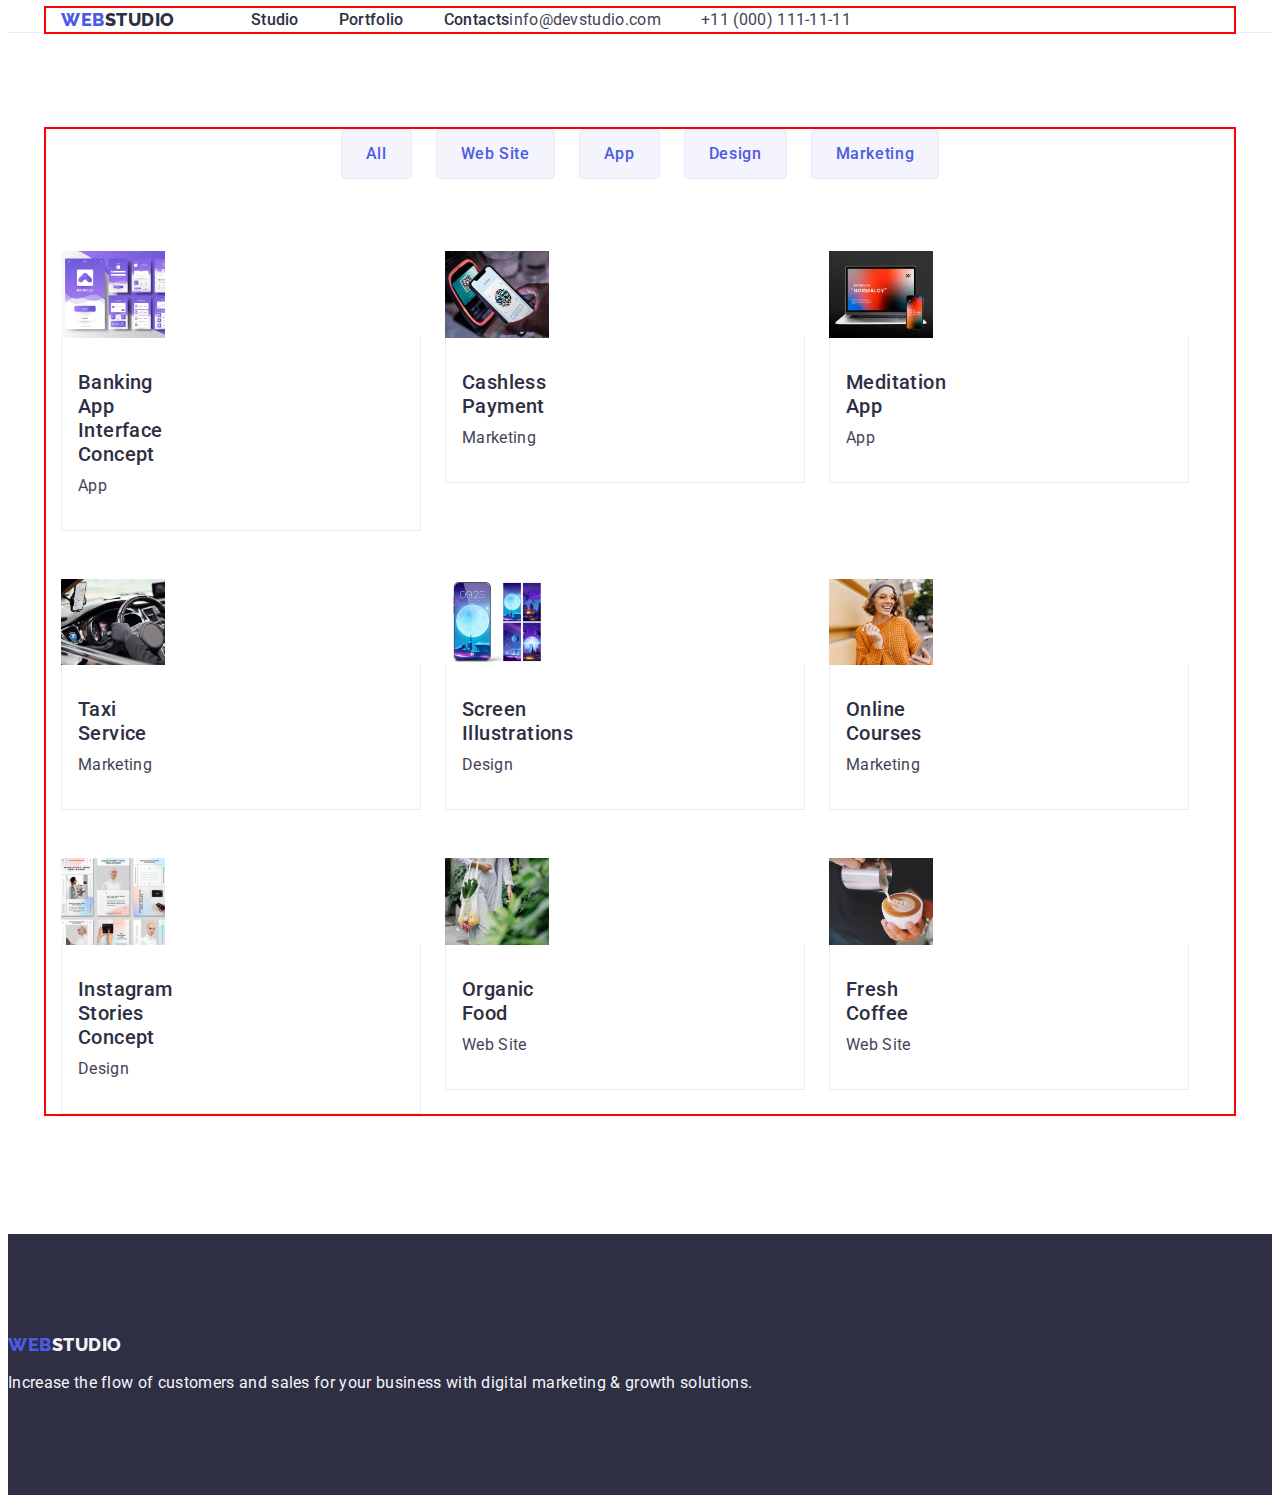
==== portfolio.html @ f22b21ec "21.31" ====
<!DOCTYPE html>
<html lang="en">
  <head>
    <meta charset="UTF-8" />
    <meta name="viewport" content="width=device-width, initial-scale=1.0" />
    <title>Portfolio</title>
    <link rel="preconnect" href="https://fonts.googleapis.com" />
    <link rel="preconnect" href="https://fonts.gstatic.com" crossorigin />
    <link
      href="https://fonts.googleapis.com/css2?family=Raleway:wght@800&family=Roboto:wght@400;500;700;900&display=swap"
      rel="stylesheet"
    />
    <link
      rel="stylesheet"
      href="https://cdnjs.cloudflare.com/ajax/libs/modern-normalize/2.0.0/modern-normalize.min.css"
      integrity="sha512-4xo8blKMVCiXpTaLzQSLSw3KFOVPWhm/TRtuPVc4WG6kUgjH6J03IBuG7JZPkcWMxJ5huwaBpOpnwYElP/m6wg=="
      crossorigin="anonymous"
      referrerpolicy="no-referrer"
    />
    <link rel="stylesheet" href="./css/style.css" />
  </head>
  <body>
    <header class="header">
      <div class="container-portfolio container">
        <nav class="header-navigation">
          <a class="header-logo link" href="./portfolio.html"
            >Web<span class="header-logo-color">Studio</span></a
          >
          <ul class="header-menu-list list">
            <li class="header-menu-item">
              <a class="header-menu-link link" href="./index.html">Studio</a>
            </li>
            <li class="header-menu-item">
              <a class="header-menu-link link" href="./portfolio.html"
                >Portfolio</a
              >
            </li>
            <li class="header-menu-item">
              <a class="header-menu-link link" href="">Contacts</a>
            </li>
          </ul>
        </nav>
        <address class="header-address">
          <ul class="header-address-list list">
            <li class="header-address-item">
              <a
                class="header-address-link link"
                href="mailto:info@devstudio.com"
                >info@devstudio.com</a
              >
            </li>
            <li class="header-address-item">
              <a class="header-address-link link" href="tel:+110001111111"
                >+11 (000) 111-11-11</a
              >
            </li>
          </ul>
        </address>
      </div>
    </header>
    <main>
      <section class="portfolio-main">
        <div class="container">
          <h1 class="visually-hidden">Structure</h1>
          <ul class="menu-list list">
            <li class="menu-item">
              <button type="button" class="menu-button">All</button>
            </li>
            <li class="menu-item">
              <button type="button" class="menu-button">Web Site</button>
            </li>
            <li class="menu-item">
              <button type="button" class="menu-button">App</button>
            </li>
            <li class="menu-item">
              <button type="button" class="menu-button">Design</button>
            </li>
            <li class="menu-item">
              <button type="button" class="menu-button">Marketing</button>
            </li>
          </ul>
          <ul class="structure-list list">
            <li class="structure-item">
              <a class="structure-link link" href=""
                ><img
                  src="./images/portfolio_1.jpg"
                  alt="banking"
                  width="360"
                  height="300"
                />
                <div class="structure-item-container">
                  <h2 class="structure-subtitle">
                    Banking App Interface Concept
                  </h2>
                  <p class="structure-text">App</p>
                </div>
              </a>
            </li>
            <li class="structure-item">
              <a class="structure-link link" href=""
                ><img
                  src="./images/portfolio_2.jpg"
                  alt="payment"
                  width="360"
                  height="300"
                />
                <div class="structure-item-container">
                  <h2 class="structure-subtitle">Cashless Payment</h2>
                  <p class="structure-text">Marketing</p>
                </div>
              </a>
            </li>
            <li class="structure-item">
              <a class="structure-link link" href=""
                ><img
                  src="./images/portfolio_3.jpg"
                  alt="Meditation App"
                  width="360"
                  height="300"
                />
                <div class="structure-item-container">
                  <h2 class="structure-subtitle">Meditation App</h2>
                  <p class="structure-text">App</p>
                </div></a
              >
            </li>
            <li class="structure-item">
              <a class="structure-link link" href="">
                <img
                  src="./images/portfolio_4.jpg"
                  alt="Taxi Service"
                  width="360"
                  height="300"
                />
                <div class="structure-item-container">
                  <h2 class="structure-subtitle">Taxi Service</h2>
                  <p class="structure-text">Marketing</p>
                </div></a
              >
            </li>
            <li class="structure-item">
              <a class="structure-link link" href="">
                <img
                  src="./images/portfolio_5.jpg"
                  alt="Screen Illustrations"
                  width="360"
                  height="300"
                />
                <div class="structure-item-container">
                  <h2 class="structure-subtitle">Screen Illustrations</h2>
                  <p class="structure-text">Design</p>
                </div></a
              >
            </li>
            <li class="structure-item">
              <a class="structure-link link" href="">
                <img
                  src="./images/portfolio_6.jpg"
                  alt="Online Courses"
                  width="360"
                  height="300"
                />
                <div class="structure-item-container">
                  <h2 class="structure-subtitle">Online Courses</h2>
                  <p class="structure-text">Marketing</p>
                </div></a
              >
            </li>
            <li class="structure-item">
              <a class="structure-link link" href="">
                <img
                  src="./images/portfolio_7.jpg"
                  alt="Instagram Stories Concept"
                  width="360"
                  height="300"
                />
                <div class="structure-item-container">
                  <h2 class="structure-subtitle">Instagram Stories Concept</h2>
                  <p class="structure-text">Design</p>
                </div></a
              >
            </li>
            <li class="structure-item">
              <a class="structure-link link" href="">
                <img
                  src="./images/portfolio_8.jpg"
                  alt="Organic Food"
                  width="360"
                  height="300"
                />
                <div class="structure-item-container">
                  <h2 class="structure-subtitle">Organic Food</h2>
                  <p class="structure-text">Web Site</p>
                </div></a
              >
            </li>
            <li class="structure-item">
              <a class="structure-link link" href="">
                <img
                  src="./images/portfolio_9.jpg"
                  alt="Fresh Coffee"
                  width="360"
                  height="300"
                />
                <div class="structure-item-container">
                  <h2 class="structure-subtitle">Fresh Coffee</h2>
                  <p class="structure-text">Web Site</p>
                </div></a
              >
            </li>
          </ul>
        </div>
      </section>
    </main>
    <footer class="footer">
      <a class="footer-logo link" href="./index.html"
        >Web<span class="footer-logo-color">Studio</span></a
      >
      <p class="footer-text">
        Increase the flow of customers and sales for your business with digital
        marketing & growth solutions.
      </p>
    </footer>
  </body>
</html>
---- css/style.css ----
:root {
  /* Fonts */
  --main-font: "Roboto", sans-serif;
  --accent-font: "Raleway", sans-serif;
  /* Colors */
  --main-cl: #434455;
  --accent-cl: #4d5ae5;
  --ocean-cl: #404bbf;
  --navy-blue-cl: #2e2f42;
  --green-cl: #31d0aa;
  --light-slate-cl: #8e8f99;
  --button-cl: #e7e9fc;
  --cloud-cl: #f4f4fd;
  --navy-blue-modal-cl: #2e2f42;
  --grey-cl: #2e2f42;
  --white-cl: #ffffff;
  --dairy-cl: #fcfcfc;
}

body {
  font-family: var(--main-font);
  background: #fff;
  color: var(--main-cl);
}

button {
  font-family: inherit;
  cursor: pointer;
}

.link {
  text-decoration: none;
  color: currentColor;
}
.list {
  list-style-type: none;
}

p,
h1,
h2,
h3,
h4,
h5,
h6 {
  margin-top: 0;
  margin-bottom: 0;
}

ul,
ol {
  margin: 0;
  padding: 0;
  list-style: none;
}

a {
  text-decoration: none;
}

img {
  display: block;
  max-width: 100%;
  height: auto;
}

.container {
  width: 100%;
  max-width: 1158px;
  padding-left: 15px;
  padding-right: 15px;
  margin: 0 auto;
  outline: 2px solid red;
}

/* -------------------------- */

.header {
  border-bottom: 1px solid #e7e9fc;
}

.header-container {
  display: flex;
}
.header-navigation {
  display: flex;
  align-items: center;
}

.header-logo {
  color: var(--accent-cl);
  font-family: "Raleway", sans-serif;
  font-size: 18px;
  font-weight: 800;
  line-height: 1.17;
  letter-spacing: 0.03em;
  text-transform: uppercase;
  margin-right: 76px;
}

.header-logo-color {
  color: var(--iris, #2e2f42);
}

.header-menu-link {
  color: var(--navyblue, #2e2f42);
  font-family: "Roboto";
  font-size: 16px;
  font-weight: 500;
  line-height: 1.5;
  letter-spacing: 0.02em;
  padding-top: 24px;
  padding-bottom: 24px;
}

.header-menu-link:hover,
.header-menu-link:focus {
  color: var(--ocean, #404bbf);
}
.header-menu-list {
  display: flex;
  gap: 40px;
}

.header-address {
  font-style: normal;
}
.header-address-link {
  color: var(--slate, #434455);
  font-family: "Roboto";
  font-size: 16px;
  font-weight: 400;
  line-height: 1.5; /* 150% */
  letter-spacing: 0.02em; /* 0.32px/16 */
}

.header-address-link:hover,
.header-address-link:focus {
  color: var(--ocean, #404bbf);
}

.header-address-list {
  display: flex;
  gap: 40px;
}
.hero {
  background-color: var(--navyblue, #2e2f42);
  padding: 188px 0 188px;
}

.hero-title {
  color: var(--white, #fff);
  font-size: 56px;
  font-weight: 700;
  line-height: 1.07; /* 107.143% */
  letter-spacing: 0.02em;
  text-align: center;
  max-width: 496px;
}

.hero-button {
  background: var(--accent-cl);
  color: var(--white, #fff);
  font-family: inherit;
  font-size: 16px;
  font-weight: 500;
  line-height: 1.5; /* 150% */
  letter-spacing: 0.04em; /* 0.64px/16 */
  cursor: pointer;
  display: block;
  min-width: 169px;
  height: 56px;
  border: none;
  border-radius: 4px;
}

.hero-button:hover,
.hero-button:focus {
  background: var(--ocean, #404bbf);
}

/*----------- peculiarities--------------- */

.peculiarities {
  padding: 120px 0;
}

.visually-hidden {
  position: absolute;
  width: 1px;
  height: 1px;
  margin: -1px;
  border: 0;
  padding: 0;
  white-space: nowrap;
  clip-path: inset(100%);
  clip: rect(0 0 0 0);
  overflow: hidden;
}

.peculiarities-list {
  display: flex;
  gap: 24px;
}

.peculiarities-item {
  width: calc((100% - 3 * 24px) / 4);
}

.peculiarities-name {
  color: var(--navyblue, #2e2f42);
  font-size: 20px;
  font-weight: 500;
  line-height: 1.2; /* 120% */
  letter-spacing: 0.02em;
  margin-bottom: 8px;
}
.peculiarities-text {
  color: var(--slate, #434455);
  font-size: 16px;
  font-weight: 400;
  line-height: 1.5; /* 150% */
  letter-spacing: 0.02em; /* 0.32px/16 */
}

/* -----products----------- */

.products {
  padding-bottom: 120px;
}

.products-title {
  color: var(--navyblue, #2e2f42);
  text-align: center;
  font-family: Roboto;
  font-size: 36px;
  font-weight: 700;
  line-height: 1.11; /* 111.111% */
  letter-spacing: 0.02em; /* 0.72px/36 */
  text-transform: capitalize;
  margin-bottom: 72px;
}

.products-list {
  display: flex;
  gap: 24px;
}

.products-item :first-child {
  width: calc((100% - 48px) / 3);
}

/* ----------team--------- */

.team {
  background: var(--cloud, #f4f4fd);
  padding-top: 120px;
  padding-bottom: 120px;
}
.team-title {
  color: var(--navyblue, #2e2f42);
  text-align: center;
  font-family: Roboto;
  font-size: 36px;
  font-weight: 700;
  line-height: 1.11; /* 111.111% */
  letter-spacing: 0.02em; /* 0.72px/36 */
  text-transform: capitalize;
  margin-bottom: 72px;
}
.team-list {
  display: flex;
  gap: 24px;
}
.team-list :first-child {
  width: calc((100% - 72px) / 4);
  border-radius: 0px 0px 4px 4px;
}

.team-item {
  background: var(--white, #fff);
}

.team-item-first {
  padding-top: 32px;
  padding-bottom: 32px;
}

.team-names {
  color: var(--navyblue, #2e2f42);
  font-size: 20px;
  font-weight: 500;
  line-height: 1.2; /* 120% */
  letter-spacing: 0.02em; /* 0.4px/20 */
  background: var(--white, #fff);
  text-align: center;
  margin-bottom: 8px;
}
.team-professions {
  color: var(--slate, #434455);
  font-size: 16px;
  font-weight: 400;
  line-height: 1.5; /* 150% */
  letter-spacing: 0.02em; /* 0.32px/16 */
  background: var(--white, #fff);
  text-align: center;
}

/* ----footer------- */

.footer {
  background: var(--navyblue, #2e2f42);
  padding-top: 100px;
  padding-bottom: 100px;
}
.footer-logo {
  color: var(--accent-cl);
  font-family: "Raleway", sans-serif;
  font-size: 18px;
  font-weight: 800;
  line-height: 1.17; /* 116.667% */
  letter-spacing: 0.03em; /* 0.54px/18 */
  text-transform: uppercase;
  display: inline-block;
  margin-bottom: 16px;
}

.footer-logo-color {
  color: var(--iris, #f4f4fd);
}
.footer-text {
  color: var(--cloud, #f4f4fd);
  font-size: 16px;
  font-weight: 400;
  line-height: 1.5; /* 150% */
  letter-spacing: 0.02em; /* 0.32px/16 */
}

/*-----------PORTFOLIO-------------------- */

.container-portfolio {
  display: flex;
}

.portfolio-main {
  padding-top: 96px;
  padding-bottom: 120px;
}
.menu-list {
  display: flex;
  justify-content: center;
  gap: 24px;
  margin-bottom: 72px;
}

.menu-button {
  background: var(--cloud, #f4f4fd);
  color: var(--accent-cl);
  /* text-align: center; */
  font-family: "Roboto", sans-serif;
  font-size: 16px;
  font-style: normal;
  font-weight: 500;
  line-height: 1.5; /* 150% */
  letter-spacing: 0.04em; /* 0.64px/16 */
  cursor: pointer;
  padding-top: 12px;
  padding-bottom: 12px;
  padding-left: 24px;
  padding-right: 24px;
  border: 1px solid var(--button-cl);
  border-radius: 4px;
}

.menu-button:hover,
.menu-button:focus {
  background: var(--ocean, #404bbf);
  color: var(--white, #fff);
  /* text-align: center; */
  font-family: "Roboto";
  font-size: 16px;
  font-style: normal;
  font-weight: 500;
  line-height: 1.5; /* 150% */
  letter-spacing: 0.04em; /* 0.64px/16 */
  border: 1px solid transparent;
}

/* ------Structure---------- */

.structure-list {
  display: flex;
  flex-wrap: wrap;
  column-gap: 24px;
  row-gap: 48px;
}
.structure-item :first-child {
  width: calc((100% - 48px) / 3);
}

.structure-item-container {
  padding: 32px 16px;
  border: 1px solid #e7e9fc;
  border-top: none;
}

.structure-subtitle {
  color: var(--navyblue, #2e2f42);
  font-size: 20px;
  font-weight: 500;
  line-height: 1.2; /* 120% */
  letter-spacing: 0.02em; /* 0.4px/20 */
  margin-bottom: 8px;
}
.structure-text {
  color: var(--slate, #434455);
  font-family: Roboto;
  font-size: 16px;
  font-weight: 400;
  line-height: 1.5; /* 150% */
  letter-spacing: 0.02em; /* 0.32px/16 */
}
/* .structure-link {
  text-decoration: none;
} */

/* ++++++++++++++++++++++++++ */
/* components styles */
/* ++++++++++++++++++++++++++++ */
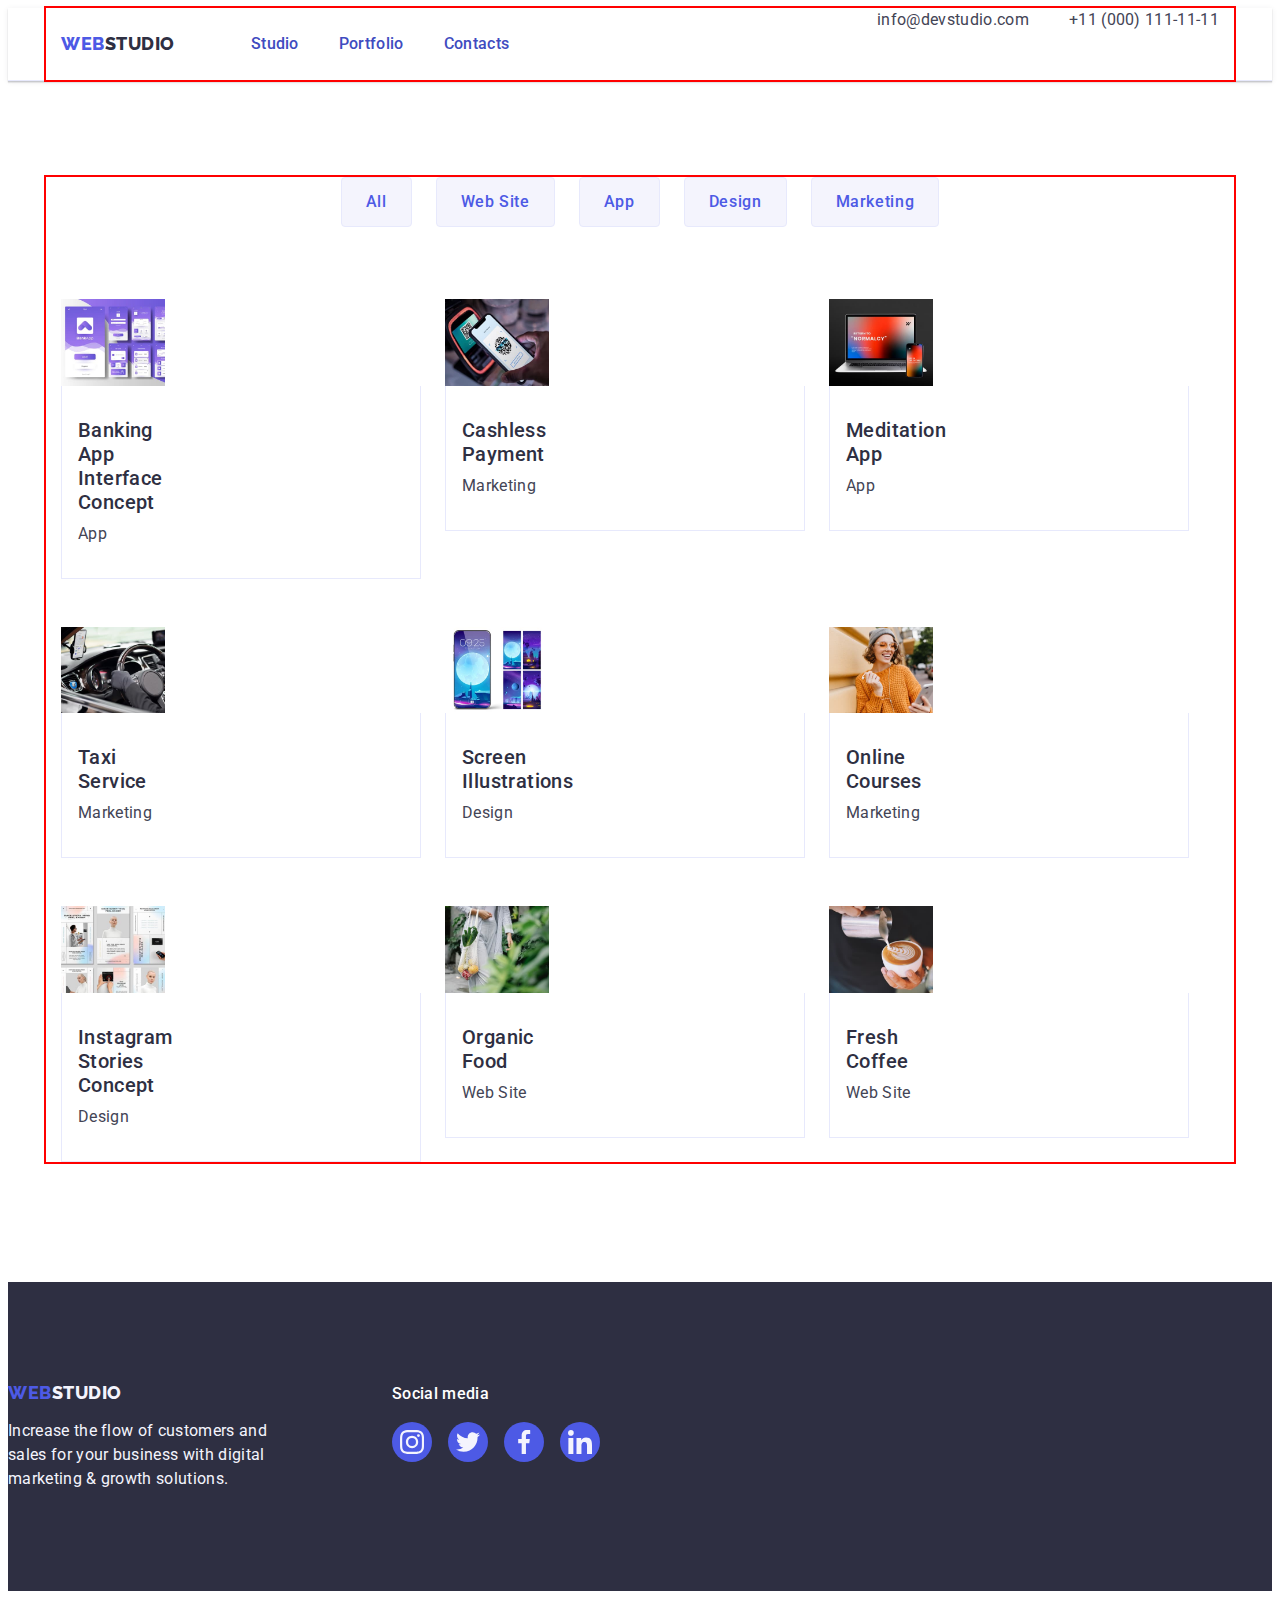
==== commit a7ce534d: "22.59" ====
--- a/portfolio.html
+++ b/portfolio.html
@@ -213,13 +213,50 @@
       </section>
     </main>
     <footer class="footer">
-      <a class="footer-logo link" href="./index.html"
-        >Web<span class="footer-logo-color">Studio</span></a
-      >
-      <p class="footer-text">
-        Increase the flow of customers and sales for your business with digital
-        marketing & growth solutions.
-      </p>
+      <div class="portfolio-footer">
+        <div class="portfolio-logo-paragraf">
+          <a class="footer-logo link" href="./index.html"
+            >Web<span class="footer-logo-color">Studio</span></a
+          >
+          <p class="footer-text">
+            Increase the flow of customers and sales for your business with
+            digital marketing & growth solutions.
+          </p>
+        </div>
+        <div class="footer-paragraf-icons">
+          <p class="footer-text-underlogo">Social media</p>
+          <ul class="footer-list list">
+            <li class="footer-item">
+              <a class="footer-social-link link" href=""
+                ><svg class="footer-icons" width="24" height="24">
+                  <use href="./images/icons.svg#icon-instagram"></use>
+                </svg>
+              </a>
+            </li>
+            <li class="footer-item">
+              <a class="footer-social-link link" href=""
+                ><svg class="footer-icons" width="24" height="24">
+                  <use href="./images/icons.svg#icon-twitter"></use>
+                </svg>
+              </a>
+            </li>
+            <li class="footer-item">
+              <a class="footer-social-link link" href=""
+                ><svg class="footer-icons" width="24" height="24">
+                  <use href="./images/icons.svg#icon-facebook"></use>
+                </svg>
+              </a>
+            </li>
+            <li class="footer-item">
+              <a class="footer-social-link link" href=""
+                ><svg class="footer-icons" width="24" height="24">
+                  <use href="./images/icons.svg#icon-linkedin"></use>
+                </svg>
+              </a>
+            </li>
+          </ul>
+        </div>
+      </div>
     </footer>
   </body>
 </html>
--- a/css/style.css
+++ b/css/style.css
@@ -77,10 +77,13 @@
 
 .header {
   border-bottom: 1px solid #e7e9fc;
+  box-shadow: 0px 2px 1px rgba(46, 47, 66, 0.08),
+    0px 1px 1px rgba(46, 47, 66, 0.16), 0px 1px 6px rgba(46, 47, 66, 0.08);
 }
 
 .header-container {
   display: flex;
+  align-items: center;
 }
 .header-navigation {
   display: flex;
@@ -103,6 +106,7 @@
 }
 
 .header-menu-link {
+  display: block;
   color: var(--navyblue, #2e2f42);
   font-family: "Roboto";
   font-size: 16px;
@@ -111,6 +115,19 @@
   letter-spacing: 0.02em;
   padding-top: 24px;
   padding-bottom: 24px;
+  position: relative;
+  color: var(--ocean-cl);
+  transition: color 250ms cubic-bezier(0.4, 0, 0.2, 1);
+}
+
+.header-menu-link::after {
+  content: "";
+  position: absolute;
+  left: 0;
+  bottom: -1px;
+  height: 4px;
+  background-color: #404bbf;
+  border-radius: 2px;
 }
 
 .header-menu-link:hover,
@@ -123,6 +140,7 @@
 }
 
 .header-address {
+  margin-left: auto;
   font-style: normal;
 }
 .header-address-link {
@@ -132,6 +150,7 @@
   font-weight: 400;
   line-height: 1.5; /* 150% */
   letter-spacing: 0.02em; /* 0.32px/16 */
+  transition: color 250ms cubic-bezier(0.4, 0, 0.2, 1);
 }
 
 .header-address-link:hover,
@@ -143,9 +162,23 @@
   display: flex;
   gap: 40px;
 }
+
+/* .header-address-item {
+} */
+
 .hero {
   background-color: var(--navyblue, #2e2f42);
   padding: 188px 0 188px;
+  background-image: linear-gradient(
+      rgba(46, 47, 66, 0.7),
+      rgba(46, 47, 66, 0.7)
+    ),
+    url(../images/hero-bg.jpg);
+  max-width: 1440px;
+  background-repeat: no-repeat;
+  background-position: center;
+  background-size: cover;
+  margin: 0 auto;
 }
 
 .hero-title {
@@ -156,9 +189,12 @@
   letter-spacing: 0.02em;
   text-align: center;
   max-width: 496px;
+  margin: 0 auto;
+  margin-bottom: 48px;
 }
 
 .hero-button {
+  margin: 0 auto;
   background: var(--accent-cl);
   color: var(--white, #fff);
   font-family: inherit;
@@ -172,6 +208,7 @@
   height: 56px;
   border: none;
   border-radius: 4px;
+  transition: background-color 250ms cubic-bezier(0.4, 0, 0.2, 1);
 }
 
 .hero-button:hover,
@@ -207,6 +244,16 @@
   width: calc((100% - 3 * 24px) / 4);
 }
 
+.peculiarities-icon-container {
+  display: flex;
+  align-items: center;
+  justify-content: center;
+  height: 112px;
+  background-color: #f4f4fd;
+  border-radius: 4px;
+  margin-bottom: 8px;
+}
+
 .peculiarities-name {
   color: var(--navyblue, #2e2f42);
   font-size: 20px;
@@ -246,7 +293,7 @@
   gap: 24px;
 }
 
-.products-item :first-child {
+.products-item {
   width: calc((100% - 48px) / 3);
 }
 
@@ -272,13 +319,13 @@
   display: flex;
   gap: 24px;
 }
-.team-list :first-child {
+
+.team-item {
+  background: var(--white, #fff);
   width: calc((100% - 72px) / 4);
   border-radius: 0px 0px 4px 4px;
-}
-
-.team-item {
-  background: var(--white, #fff);
+  box-shadow: 0px 1px 6px rgba(46, 47, 66, 0.08),
+    0px 1px 1px rgba(46, 47, 66, 0.16), 0px 2px 1px rgba(46, 47, 66, 0.08);
 }
 
 .team-item-first {
@@ -306,13 +353,104 @@
   text-align: center;
 }
 
-/* ----footer------- */
+.team-icons-list {
+  display: flex;
+  justify-content: center;
+  gap: 24px;
+}
+.team-icons-item {
+  width: 40px;
+  height: 40px;
+  transition: background-color 250ms cubic-bezier(0.4, 0, 0.2, 1);
+}
+.team-social-link {
+  height: 100%;
+  width: 100%;
+  background-color: var(--accent-cl);
+  border-radius: 50%;
+  display: flex;
+  align-items: center;
+  justify-content: center;
+}
+
+.team-social-link:hover,
+.team-social-link:focus {
+  background-color: #404bbf;
+}
+
+.team-icons {
+  fill: var(--cloud-cl);
+}
+
+/*#################### SECTION 5 #################*/
+
+.customers {
+  padding-top: 120px;
+  padding-bottom: 120px;
+}
+
+.customers-title {
+  font-size: 36px;
+  line-height: 1.11;
+  color: var(--navy-blue-cl);
+  margin-bottom: 72px;
+  text-align: center;
+  font-weight: 700;
+  letter-spacing: 0, 02em; /* 0.72px/36 */
+  text-transform: capitalize;
+}
+
+.customers-list {
+  display: flex;
+  gap: 24px;
+}
+
+.customers-item {
+  width: calc((100% - 120px) / 6);
+  height: 88px;
+}
+
+.customers-link {
+  width: 100%;
+  height: 100%;
+  border: 1px solid #8e8f99;
+  border-radius: 4px;
+  display: flex;
+  align-items: center;
+  justify-content: center;
+  color: var(--light-slate-cl);
+  transition: border-color 250ms cubic-bezier(0.4, 0, 0.2, 1),
+    color 250ms cubic-bezier(0.4, 0, 0.2, 1);
+}
+
+.customers-link:hover,
+.customers-link:focus {
+  border-color: #404bbf;
+  color: #404bbf;
+}
+
+.customers-icons {
+  flex-shrink: 0;
+  fill: currentColor;
+}
+
+/* ##################--FOOTER--################### */
 
 .footer {
   background: var(--navyblue, #2e2f42);
   padding-top: 100px;
   padding-bottom: 100px;
 }
+
+.footer-container {
+  display: flex;
+  align-items: baseline;
+}
+
+.footer-logo-paragraf {
+  margin-right: 120px;
+}
+
 .footer-logo {
   color: var(--accent-cl);
   font-family: "Raleway", sans-serif;
@@ -334,9 +472,49 @@
   font-weight: 400;
   line-height: 1.5; /* 150% */
   letter-spacing: 0.02em; /* 0.32px/16 */
-}
-
-/*-----------PORTFOLIO-------------------- */
+  max-width: 264px;
+}
+
+.footer-text-underlogo {
+  font-weight: 500;
+  font-size: 16px;
+  line-height: 1.5;
+  letter-spacing: 0.02em;
+  color: var(--white-cl);
+  margin-bottom: 16px;
+}
+
+.footer-list {
+  display: flex;
+  gap: 16px;
+}
+
+.footer-item {
+  width: 40px;
+  height: 40px;
+}
+
+.footer-social-link {
+  width: 100%;
+  height: 100%;
+  background-color: var(--accent-cl);
+  border-radius: 50%;
+  display: flex;
+  align-items: center;
+  justify-content: center;
+  transition: background-color 250ms cubic-bezier(0.4, 0, 0.2, 1);
+}
+
+.footer-social-link:hover,
+.footer-social-link:focus {
+  background-color: #31d0aa;
+}
+
+.footer-icons {
+  fill: var(--cloud-cl);
+}
+
+/*####################--PORTFOLIO--####################### */
 
 .container-portfolio {
   display: flex;
@@ -424,6 +602,15 @@
   text-decoration: none;
 } */
 
+.portfolio-footer {
+  display: flex;
+  align-items: baseline;
+}
+
+.portfolio-logo-paragraf {
+  margin-right: 120px;
+}
+
 /* ++++++++++++++++++++++++++ */
 /* components styles */
 /* ++++++++++++++++++++++++++++ */
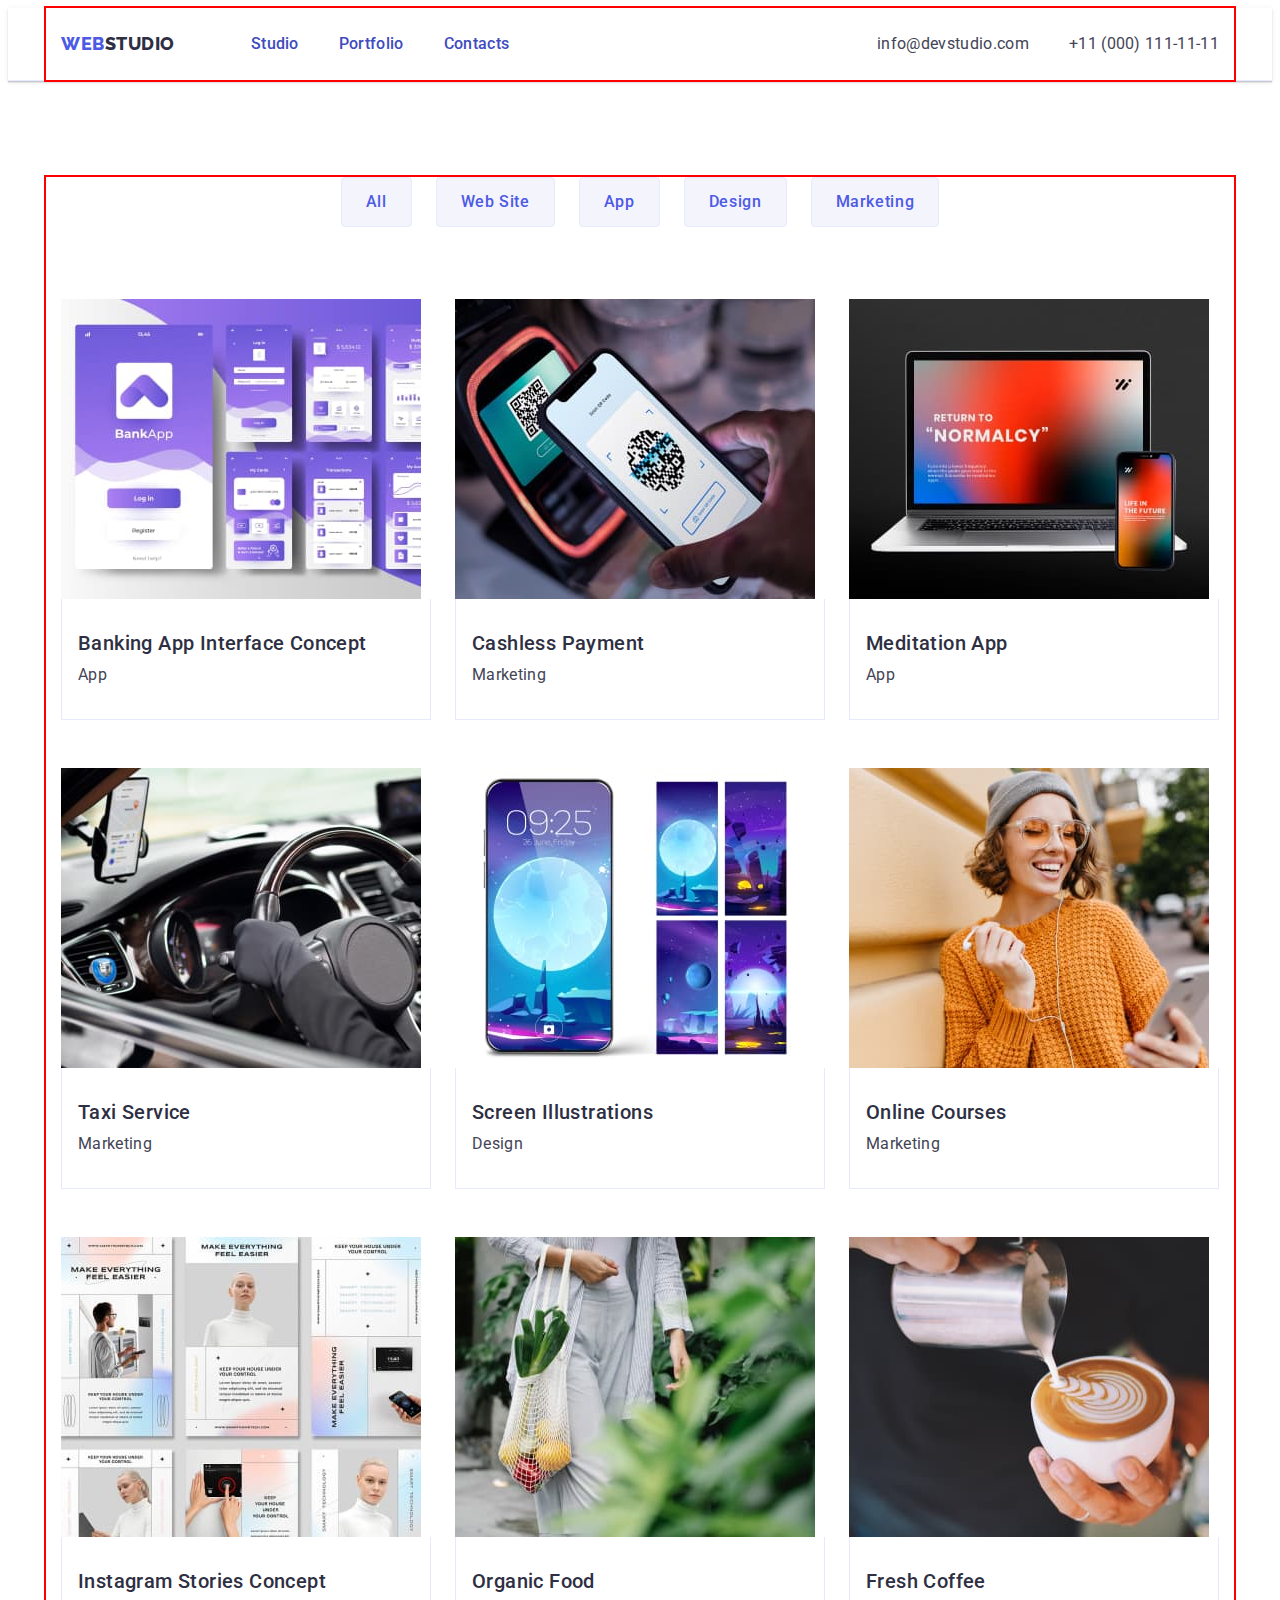
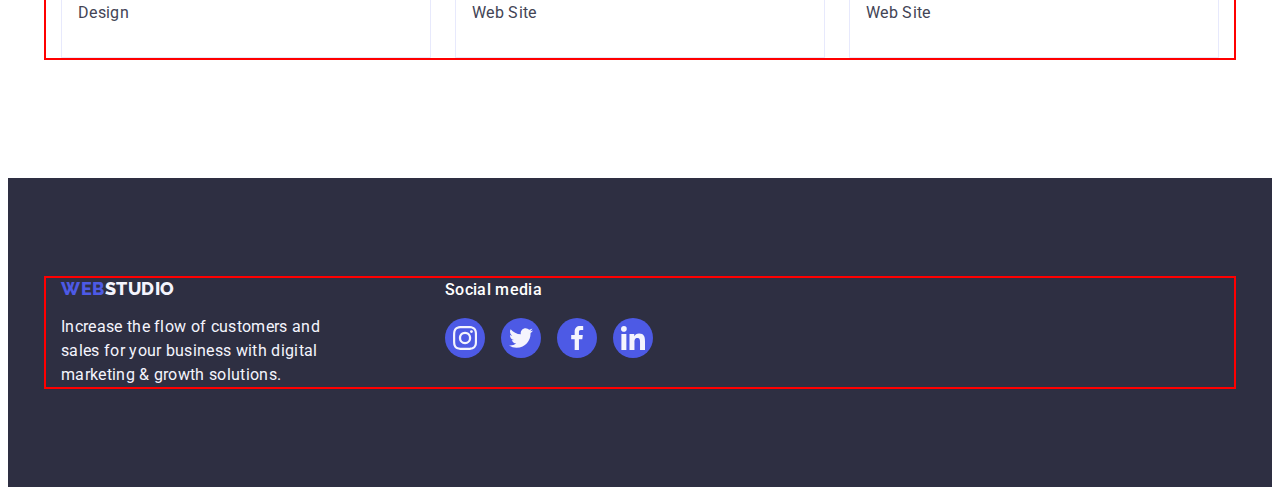
==== commit 59b8f281: "23.59" ====
--- a/portfolio.html
+++ b/portfolio.html
@@ -81,13 +81,20 @@
           </ul>
           <ul class="structure-list list">
             <li class="structure-item">
-              <a class="structure-link link" href=""
-                ><img
-                  src="./images/portfolio_1.jpg"
-                  alt="banking"
-                  width="360"
-                  height="300"
-                />
+              <a class="structure-link link" href="">
+                <div class="structure-picture-section">
+                  <p class="structure-picture-subscribe">
+                    14 Stylish and User-Friendly App Design Concepts · Task
+                    Manager App · Calorie Tracker App · Exotic Fruit Ecommerce
+                    App · Cloud Storage App
+                  </p>
+                  <img
+                    src="./images/portfolio_1.jpg"
+                    alt="banking"
+                    width="360"
+                    height="300"
+                  />
+                </div>
                 <div class="structure-item-container">
                   <h2 class="structure-subtitle">
                     Banking App Interface Concept
@@ -98,12 +105,19 @@
             </li>
             <li class="structure-item">
               <a class="structure-link link" href=""
-                ><img
-                  src="./images/portfolio_2.jpg"
-                  alt="payment"
-                  width="360"
-                  height="300"
-                />
+                ><div class="structure-picture-section">
+                  <p class="structure-picture-subscribe">
+                    14 Stylish and User-Friendly App Design Concepts · Task
+                    Manager App · Calorie Tracker App · Exotic Fruit Ecommerce
+                    App · Cloud Storage App
+                  </p>
+                  <img
+                    src="./images/portfolio_2.jpg"
+                    alt="payment"
+                    width="360"
+                    height="300"
+                  />
+                </div>
                 <div class="structure-item-container">
                   <h2 class="structure-subtitle">Cashless Payment</h2>
                   <p class="structure-text">Marketing</p>
@@ -112,12 +126,19 @@
             </li>
             <li class="structure-item">
               <a class="structure-link link" href=""
-                ><img
-                  src="./images/portfolio_3.jpg"
-                  alt="Meditation App"
-                  width="360"
-                  height="300"
-                />
+                ><div class="structure-picture-section">
+                  <p class="structure-picture-subscribe">
+                    14 Stylish and User-Friendly App Design Concepts · Task
+                    Manager App · Calorie Tracker App · Exotic Fruit Ecommerce
+                    App · Cloud Storage App
+                  </p>
+                  <img
+                    src="./images/portfolio_3.jpg"
+                    alt="Meditation App"
+                    width="360"
+                    height="300"
+                  />
+                </div>
                 <div class="structure-item-container">
                   <h2 class="structure-subtitle">Meditation App</h2>
                   <p class="structure-text">App</p>
@@ -126,12 +147,19 @@
             </li>
             <li class="structure-item">
               <a class="structure-link link" href="">
-                <img
-                  src="./images/portfolio_4.jpg"
-                  alt="Taxi Service"
-                  width="360"
-                  height="300"
-                />
+                <div class="structure-picture-section">
+                  <p class="structure-picture-subscribe">
+                    14 Stylish and User-Friendly App Design Concepts · Task
+                    Manager App · Calorie Tracker App · Exotic Fruit Ecommerce
+                    App · Cloud Storage App
+                  </p>
+                  <img
+                    src="./images/portfolio_4.jpg"
+                    alt="Taxi Service"
+                    width="360"
+                    height="300"
+                  />
+                </div>
                 <div class="structure-item-container">
                   <h2 class="structure-subtitle">Taxi Service</h2>
                   <p class="structure-text">Marketing</p>
@@ -140,12 +168,19 @@
             </li>
             <li class="structure-item">
               <a class="structure-link link" href="">
-                <img
-                  src="./images/portfolio_5.jpg"
-                  alt="Screen Illustrations"
-                  width="360"
-                  height="300"
-                />
+                <div class="structure-picture-section">
+                  <p class="structure-picture-subscribe">
+                    14 Stylish and User-Friendly App Design Concepts · Task
+                    Manager App · Calorie Tracker App · Exotic Fruit Ecommerce
+                    App · Cloud Storage App
+                  </p>
+                  <img
+                    src="./images/portfolio_5.jpg"
+                    alt="Screen Illustrations"
+                    width="360"
+                    height="300"
+                  />
+                </div>
                 <div class="structure-item-container">
                   <h2 class="structure-subtitle">Screen Illustrations</h2>
                   <p class="structure-text">Design</p>
@@ -154,12 +189,19 @@
             </li>
             <li class="structure-item">
               <a class="structure-link link" href="">
-                <img
-                  src="./images/portfolio_6.jpg"
-                  alt="Online Courses"
-                  width="360"
-                  height="300"
-                />
+                <div class="structure-picture-section">
+                  <p class="structure-picture-subscribe">
+                    14 Stylish and User-Friendly App Design Concepts · Task
+                    Manager App · Calorie Tracker App · Exotic Fruit Ecommerce
+                    App · Cloud Storage App
+                  </p>
+                  <img
+                    src="./images/portfolio_6.jpg"
+                    alt="Online Courses"
+                    width="360"
+                    height="300"
+                  />
+                </div>
                 <div class="structure-item-container">
                   <h2 class="structure-subtitle">Online Courses</h2>
                   <p class="structure-text">Marketing</p>
@@ -168,12 +210,19 @@
             </li>
             <li class="structure-item">
               <a class="structure-link link" href="">
-                <img
-                  src="./images/portfolio_7.jpg"
-                  alt="Instagram Stories Concept"
-                  width="360"
-                  height="300"
-                />
+                <div class="structure-picture-section">
+                  <p class="structure-picture-subscribe">
+                    14 Stylish and User-Friendly App Design Concepts · Task
+                    Manager App · Calorie Tracker App · Exotic Fruit Ecommerce
+                    App · Cloud Storage App
+                  </p>
+                  <img
+                    src="./images/portfolio_7.jpg"
+                    alt="Instagram Stories Concept"
+                    width="360"
+                    height="300"
+                  />
+                </div>
                 <div class="structure-item-container">
                   <h2 class="structure-subtitle">Instagram Stories Concept</h2>
                   <p class="structure-text">Design</p>
@@ -182,12 +231,19 @@
             </li>
             <li class="structure-item">
               <a class="structure-link link" href="">
-                <img
-                  src="./images/portfolio_8.jpg"
-                  alt="Organic Food"
-                  width="360"
-                  height="300"
-                />
+                <div class="structure-picture-section">
+                  <p class="structure-picture-subscribe">
+                    14 Stylish and User-Friendly App Design Concepts · Task
+                    Manager App · Calorie Tracker App · Exotic Fruit Ecommerce
+                    App · Cloud Storage App
+                  </p>
+                  <img
+                    src="./images/portfolio_8.jpg"
+                    alt="Organic Food"
+                    width="360"
+                    height="300"
+                  />
+                </div>
                 <div class="structure-item-container">
                   <h2 class="structure-subtitle">Organic Food</h2>
                   <p class="structure-text">Web Site</p>
@@ -196,12 +252,19 @@
             </li>
             <li class="structure-item">
               <a class="structure-link link" href="">
-                <img
-                  src="./images/portfolio_9.jpg"
-                  alt="Fresh Coffee"
-                  width="360"
-                  height="300"
-                />
+                <div class="structure-picture-section">
+                  <p class="structure-picture-subscribe">
+                    14 Stylish and User-Friendly App Design Concepts · Task
+                    Manager App · Calorie Tracker App · Exotic Fruit Ecommerce
+                    App · Cloud Storage App
+                  </p>
+                  <img
+                    src="./images/portfolio_9.jpg"
+                    alt="Fresh Coffee"
+                    width="360"
+                    height="300"
+                  />
+                </div>
                 <div class="structure-item-container">
                   <h2 class="structure-subtitle">Fresh Coffee</h2>
                   <p class="structure-text">Web Site</p>
@@ -213,7 +276,7 @@
       </section>
     </main>
     <footer class="footer">
-      <div class="portfolio-footer">
+      <div class="container footer-container">
         <div class="portfolio-logo-paragraf">
           <a class="footer-logo link" href="./index.html"
             >Web<span class="footer-logo-color">Studio</span></a
--- a/css/style.css
+++ b/css/style.css
@@ -518,6 +518,7 @@
 
 .container-portfolio {
   display: flex;
+  align-items: center;
 }
 
 .portfolio-main {
@@ -529,6 +530,13 @@
   justify-content: center;
   gap: 24px;
   margin-bottom: 72px;
+}
+
+.menu-item {
+  transition: color 250ms cubic-bezier(0.4, 0, 0.2, 1),
+    background-color 250ms cubic-bezier(0.4, 0, 0.2, 1),
+    border-color 250ms cubic-bezier(0.4, 0, 0.2, 1),
+    box-shadow 250ms cubic-bezier(0.4, 0, 0.2, 1);
 }
 
 .menu-button {
@@ -562,6 +570,8 @@
   line-height: 1.5; /* 150% */
   letter-spacing: 0.04em; /* 0.64px/16 */
   border: 1px solid transparent;
+  box-shadow: 0px 3px 1px rgba(0, 0, 0, 0.1), 0px 2px 1px rgba(0, 0, 0, 0.08),
+    0px 2px 2px rgba(0, 0, 0, 0.12);
 }
 
 /* ------Structure---------- */
@@ -572,7 +582,7 @@
   column-gap: 24px;
   row-gap: 48px;
 }
-.structure-item :first-child {
+.structure-item {
   width: calc((100% - 48px) / 3);
 }
 
@@ -598,9 +608,36 @@
   line-height: 1.5; /* 150% */
   letter-spacing: 0.02em; /* 0.32px/16 */
 }
-/* .structure-link {
-  text-decoration: none;
-} */
+.structure-link {
+  display: block;
+  transition: box-shadow 250ms cubic-bezier(0.4, 0, 0.2, 1);
+}
+.structure-link:hover,
+.structure-link:focus {
+  box-shadow: 0px 1px 6px rgba(46, 47, 66, 0.08),
+    0px 1px 1px rgba(46, 47, 66, 0.16), 0px 2px 1px rgba(46, 47, 66, 0.08);
+  transform: translateY(0%);
+}
+
+.structure-picture-section {
+  position: relative;
+  overflow: hidden;
+}
+
+.structure-picture-subscribe {
+  position: absolute;
+  top: 0;
+  font-size: 16px;
+  line-height: 1.5;
+  letter-spacing: 0.02em;
+  color: var(--cloud-cl);
+  padding: 40px 32px;
+  background-color: #4d5ae5;
+  height: 100%;
+  width: 100%;
+  transform: translateY(100%);
+  transition: transform 250ms cubic-bezier(0.4, 0, 0.2, 1);
+}
 
 .portfolio-footer {
   display: flex;
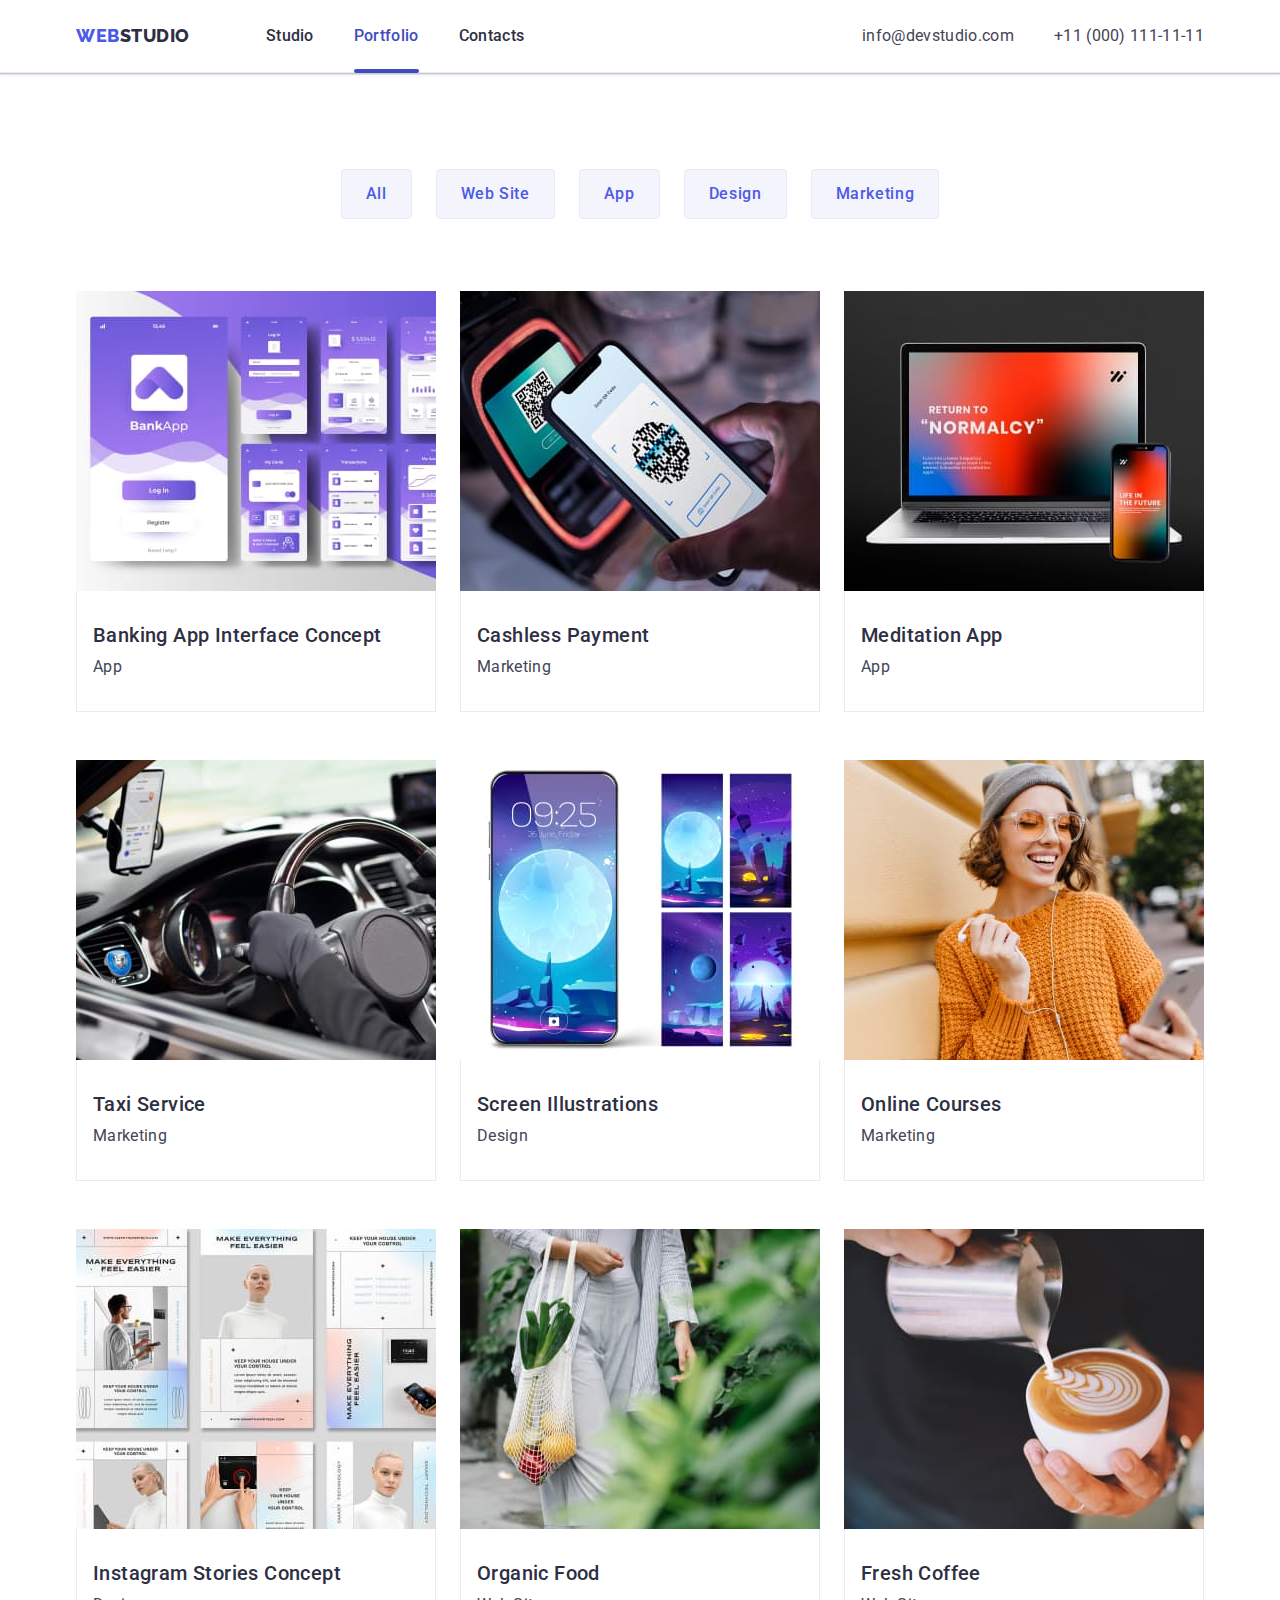
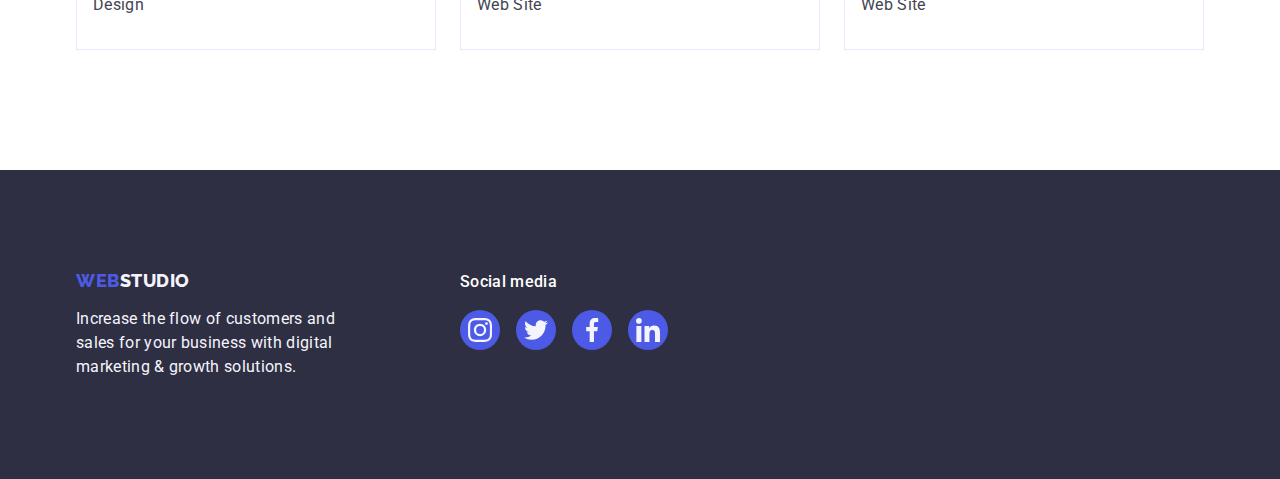
==== commit 3a2c6c06: "10.49" ====
--- a/portfolio.html
+++ b/portfolio.html
@@ -12,10 +12,7 @@
     />
     <link
       rel="stylesheet"
-      href="https://cdnjs.cloudflare.com/ajax/libs/modern-normalize/2.0.0/modern-normalize.min.css"
-      integrity="sha512-4xo8blKMVCiXpTaLzQSLSw3KFOVPWhm/TRtuPVc4WG6kUgjH6J03IBuG7JZPkcWMxJ5huwaBpOpnwYElP/m6wg=="
-      crossorigin="anonymous"
-      referrerpolicy="no-referrer"
+      href="https://cdn.jsdelivr.net/npm/modern-normalize@2.0.0/modern-normalize.min.css"
     />
     <link rel="stylesheet" href="./css/style.css" />
   </head>
@@ -31,7 +28,9 @@
               <a class="header-menu-link link" href="./index.html">Studio</a>
             </li>
             <li class="header-menu-item">
-              <a class="header-menu-link link" href="./portfolio.html"
+              <a
+                class="header-menu-link after-link link"
+                href="./portfolio.html"
                 >Portfolio</a
               >
             </li>
@@ -83,17 +82,17 @@
             <li class="structure-item">
               <a class="structure-link link" href="">
                 <div class="structure-picture-section">
-                  <p class="structure-picture-subscribe">
-                    14 Stylish and User-Friendly App Design Concepts · Task
-                    Manager App · Calorie Tracker App · Exotic Fruit Ecommerce
-                    App · Cloud Storage App
-                  </p>
                   <img
                     src="./images/portfolio_1.jpg"
                     alt="banking"
                     width="360"
                     height="300"
                   />
+                  <p class="structure-picture-subscribe">
+                    14 Stylish and User-Friendly App Design Concepts · Task
+                    Manager App · Calorie Tracker App · Exotic Fruit Ecommerce
+                    App · Cloud Storage App
+                  </p>
                 </div>
                 <div class="structure-item-container">
                   <h2 class="structure-subtitle">
@@ -106,17 +105,17 @@
             <li class="structure-item">
               <a class="structure-link link" href=""
                 ><div class="structure-picture-section">
-                  <p class="structure-picture-subscribe">
-                    14 Stylish and User-Friendly App Design Concepts · Task
-                    Manager App · Calorie Tracker App · Exotic Fruit Ecommerce
-                    App · Cloud Storage App
-                  </p>
                   <img
                     src="./images/portfolio_2.jpg"
                     alt="payment"
                     width="360"
                     height="300"
                   />
+                  <p class="structure-picture-subscribe">
+                    14 Stylish and User-Friendly App Design Concepts · Task
+                    Manager App · Calorie Tracker App · Exotic Fruit Ecommerce
+                    App · Cloud Storage App
+                  </p>
                 </div>
                 <div class="structure-item-container">
                   <h2 class="structure-subtitle">Cashless Payment</h2>
@@ -127,17 +126,17 @@
             <li class="structure-item">
               <a class="structure-link link" href=""
                 ><div class="structure-picture-section">
-                  <p class="structure-picture-subscribe">
-                    14 Stylish and User-Friendly App Design Concepts · Task
-                    Manager App · Calorie Tracker App · Exotic Fruit Ecommerce
-                    App · Cloud Storage App
-                  </p>
                   <img
                     src="./images/portfolio_3.jpg"
                     alt="Meditation App"
                     width="360"
                     height="300"
                   />
+                  <p class="structure-picture-subscribe">
+                    14 Stylish and User-Friendly App Design Concepts · Task
+                    Manager App · Calorie Tracker App · Exotic Fruit Ecommerce
+                    App · Cloud Storage App
+                  </p>
                 </div>
                 <div class="structure-item-container">
                   <h2 class="structure-subtitle">Meditation App</h2>
@@ -148,17 +147,17 @@
             <li class="structure-item">
               <a class="structure-link link" href="">
                 <div class="structure-picture-section">
-                  <p class="structure-picture-subscribe">
-                    14 Stylish and User-Friendly App Design Concepts · Task
-                    Manager App · Calorie Tracker App · Exotic Fruit Ecommerce
-                    App · Cloud Storage App
-                  </p>
                   <img
                     src="./images/portfolio_4.jpg"
                     alt="Taxi Service"
                     width="360"
                     height="300"
                   />
+                  <p class="structure-picture-subscribe">
+                    14 Stylish and User-Friendly App Design Concepts · Task
+                    Manager App · Calorie Tracker App · Exotic Fruit Ecommerce
+                    App · Cloud Storage App
+                  </p>
                 </div>
                 <div class="structure-item-container">
                   <h2 class="structure-subtitle">Taxi Service</h2>
@@ -169,17 +168,17 @@
             <li class="structure-item">
               <a class="structure-link link" href="">
                 <div class="structure-picture-section">
-                  <p class="structure-picture-subscribe">
-                    14 Stylish and User-Friendly App Design Concepts · Task
-                    Manager App · Calorie Tracker App · Exotic Fruit Ecommerce
-                    App · Cloud Storage App
-                  </p>
                   <img
                     src="./images/portfolio_5.jpg"
                     alt="Screen Illustrations"
                     width="360"
                     height="300"
                   />
+                  <p class="structure-picture-subscribe">
+                    14 Stylish and User-Friendly App Design Concepts · Task
+                    Manager App · Calorie Tracker App · Exotic Fruit Ecommerce
+                    App · Cloud Storage App
+                  </p>
                 </div>
                 <div class="structure-item-container">
                   <h2 class="structure-subtitle">Screen Illustrations</h2>
@@ -190,17 +189,17 @@
             <li class="structure-item">
               <a class="structure-link link" href="">
                 <div class="structure-picture-section">
-                  <p class="structure-picture-subscribe">
-                    14 Stylish and User-Friendly App Design Concepts · Task
-                    Manager App · Calorie Tracker App · Exotic Fruit Ecommerce
-                    App · Cloud Storage App
-                  </p>
                   <img
                     src="./images/portfolio_6.jpg"
                     alt="Online Courses"
                     width="360"
                     height="300"
                   />
+                  <p class="structure-picture-subscribe">
+                    14 Stylish and User-Friendly App Design Concepts · Task
+                    Manager App · Calorie Tracker App · Exotic Fruit Ecommerce
+                    App · Cloud Storage App
+                  </p>
                 </div>
                 <div class="structure-item-container">
                   <h2 class="structure-subtitle">Online Courses</h2>
@@ -211,17 +210,17 @@
             <li class="structure-item">
               <a class="structure-link link" href="">
                 <div class="structure-picture-section">
-                  <p class="structure-picture-subscribe">
-                    14 Stylish and User-Friendly App Design Concepts · Task
-                    Manager App · Calorie Tracker App · Exotic Fruit Ecommerce
-                    App · Cloud Storage App
-                  </p>
                   <img
                     src="./images/portfolio_7.jpg"
                     alt="Instagram Stories Concept"
                     width="360"
                     height="300"
                   />
+                  <p class="structure-picture-subscribe">
+                    14 Stylish and User-Friendly App Design Concepts · Task
+                    Manager App · Calorie Tracker App · Exotic Fruit Ecommerce
+                    App · Cloud Storage App
+                  </p>
                 </div>
                 <div class="structure-item-container">
                   <h2 class="structure-subtitle">Instagram Stories Concept</h2>
@@ -232,17 +231,17 @@
             <li class="structure-item">
               <a class="structure-link link" href="">
                 <div class="structure-picture-section">
-                  <p class="structure-picture-subscribe">
-                    14 Stylish and User-Friendly App Design Concepts · Task
-                    Manager App · Calorie Tracker App · Exotic Fruit Ecommerce
-                    App · Cloud Storage App
-                  </p>
                   <img
                     src="./images/portfolio_8.jpg"
                     alt="Organic Food"
                     width="360"
                     height="300"
                   />
+                  <p class="structure-picture-subscribe">
+                    14 Stylish and User-Friendly App Design Concepts · Task
+                    Manager App · Calorie Tracker App · Exotic Fruit Ecommerce
+                    App · Cloud Storage App
+                  </p>
                 </div>
                 <div class="structure-item-container">
                   <h2 class="structure-subtitle">Organic Food</h2>
@@ -253,17 +252,17 @@
             <li class="structure-item">
               <a class="structure-link link" href="">
                 <div class="structure-picture-section">
-                  <p class="structure-picture-subscribe">
-                    14 Stylish and User-Friendly App Design Concepts · Task
-                    Manager App · Calorie Tracker App · Exotic Fruit Ecommerce
-                    App · Cloud Storage App
-                  </p>
                   <img
                     src="./images/portfolio_9.jpg"
                     alt="Fresh Coffee"
                     width="360"
                     height="300"
                   />
+                  <p class="structure-picture-subscribe">
+                    14 Stylish and User-Friendly App Design Concepts · Task
+                    Manager App · Calorie Tracker App · Exotic Fruit Ecommerce
+                    App · Cloud Storage App
+                  </p>
                 </div>
                 <div class="structure-item-container">
                   <h2 class="structure-subtitle">Fresh Coffee</h2>
@@ -321,5 +320,15 @@
         </div>
       </div>
     </footer>
+    <div class="modal-window is-hidden" data-modal>
+      <div class="modal">
+        <button class="modal-btn-close" type="button" data-modal-close="">
+          <svg class="modal-button-icon" width="8" height="8">
+            <use href="./images/icons.svg#icon-VectorX"></use>
+          </svg>
+        </button>
+      </div>
+    </div>
+    <script src="./js/modal.js"></script>
   </body>
 </html>
--- a/css/style.css
+++ b/css/style.css
@@ -65,12 +65,10 @@
 }
 
 .container {
-  width: 100%;
-  max-width: 1158px;
+  width: 1158px;
   padding-left: 15px;
   padding-right: 15px;
   margin: 0 auto;
-  outline: 2px solid red;
 }
 
 /* -------------------------- */
@@ -116,11 +114,13 @@
   padding-top: 24px;
   padding-bottom: 24px;
   position: relative;
+  transition: color 250ms cubic-bezier(0.4, 0, 0.2, 1);
+}
+
+.after-link {
   color: var(--ocean-cl);
-  transition: color 250ms cubic-bezier(0.4, 0, 0.2, 1);
-}
-
-.header-menu-link::after {
+}
+.after-link::after {
   content: "";
   position: absolute;
   left: 0;
@@ -128,6 +128,7 @@
   height: 4px;
   background-color: #404bbf;
   border-radius: 2px;
+  width: 100%;
 }
 
 .header-menu-link:hover,
@@ -361,7 +362,6 @@
 .team-icons-item {
   width: 40px;
   height: 40px;
-  transition: background-color 250ms cubic-bezier(0.4, 0, 0.2, 1);
 }
 .team-social-link {
   height: 100%;
@@ -371,6 +371,7 @@
   display: flex;
   align-items: center;
   justify-content: center;
+  transition: background-color 250ms cubic-bezier(0.4, 0, 0.2, 1);
 }
 
 .team-social-link:hover,
@@ -512,6 +513,78 @@
 
 .footer-icons {
   fill: var(--cloud-cl);
+}
+/* ###########----MODAL-WINDOW----############ */
+
+.modal-window {
+  position: fixed;
+  top: 0;
+  left: 0;
+  width: 100%;
+  height: 100%;
+  background-color: rgba(46, 47, 66, 0.4);
+  transition: opacity 250ms cubic-bezier(0.4, 0, 0.2, 1),
+    visibility 250ms cubic-bezier(0.4, 0, 0.2, 1);
+}
+
+.is-hidden {
+  opacity: 0;
+  visibility: hidden;
+  pointer-events: none;
+}
+
+.modal {
+  position: absolute;
+  top: 50%;
+  left: 50%;
+  transform: translate(-50%, -50%) scale(1);
+  width: 408px;
+  min-height: 584px;
+  background: #fcfcfc;
+  box-shadow: 0px 1px 1px rgba(0, 0, 0, 0.14), 0px 1px 3px rgba(0, 0, 0, 0.12),
+    0px 2px 1px rgba(0, 0, 0, 0.2);
+  border-radius: 4px;
+  transition: transform 250ms cubic-bezier(0.4, 0, 0.2, 1);
+}
+
+.modal-btn-close {
+  position: absolute;
+  top: 24px;
+  right: 24px;
+  width: 24px;
+  height: 24px;
+  border-radius: 50%;
+  display: flex;
+  align-items: center;
+  justify-content: center;
+  background-color: #e7e9fc;
+  border: 1px solid rgba(0, 0, 0, 0.1);
+  padding: 0;
+  cursor: pointer;
+  transition: background-color 250ms cubic-bezier(0.4, 0, 0.2, 1),
+    border 250ms cubic-bezier(0.4, 0, 0.2, 1);
+}
+
+.modal-btn-close:hover {
+  background-color: var(--ocean-cl);
+  border: none;
+  fill: var(--white-cl);
+}
+.modal-btn-close:focus {
+  background-color: var(--ocean-cl);
+  border: none;
+  fill: var(--white-cl);
+}
+
+.modal-btn-close:hover .modal-button-icon {
+  fill: var(--white-cl);
+}
+.modal-btn-close:focus .modal-button-icon {
+  fill: var(--white-cl);
+}
+
+.modal-button-icon {
+  transition: fill 250ms cubic-bezier(0.4, 0, 0.2, 1);
 }
 
 /*####################--PORTFOLIO--####################### */
@@ -556,6 +629,10 @@
   padding-right: 24px;
   border: 1px solid var(--button-cl);
   border-radius: 4px;
+  transition: color 250ms cubic-bezier(0.4, 0, 0.2, 1),
+    background-color 250ms cubic-bezier(0.4, 0, 0.2, 1),
+    border-color 250ms cubic-bezier(0.4, 0, 0.2, 1),
+    box-shadow 250ms cubic-bezier(0.4, 0, 0.2, 1);
 }
 
 .menu-button:hover,
@@ -616,6 +693,12 @@
 .structure-link:focus {
   box-shadow: 0px 1px 6px rgba(46, 47, 66, 0.08),
     0px 1px 1px rgba(46, 47, 66, 0.16), 0px 2px 1px rgba(46, 47, 66, 0.08);
+}
+
+.structure-link:hover .structure-picture-subscribe {
+  transform: translateY(0%);
+}
+.structure-link:focus .structure-picture-subscribe {
   transform: translateY(0%);
 }
 
